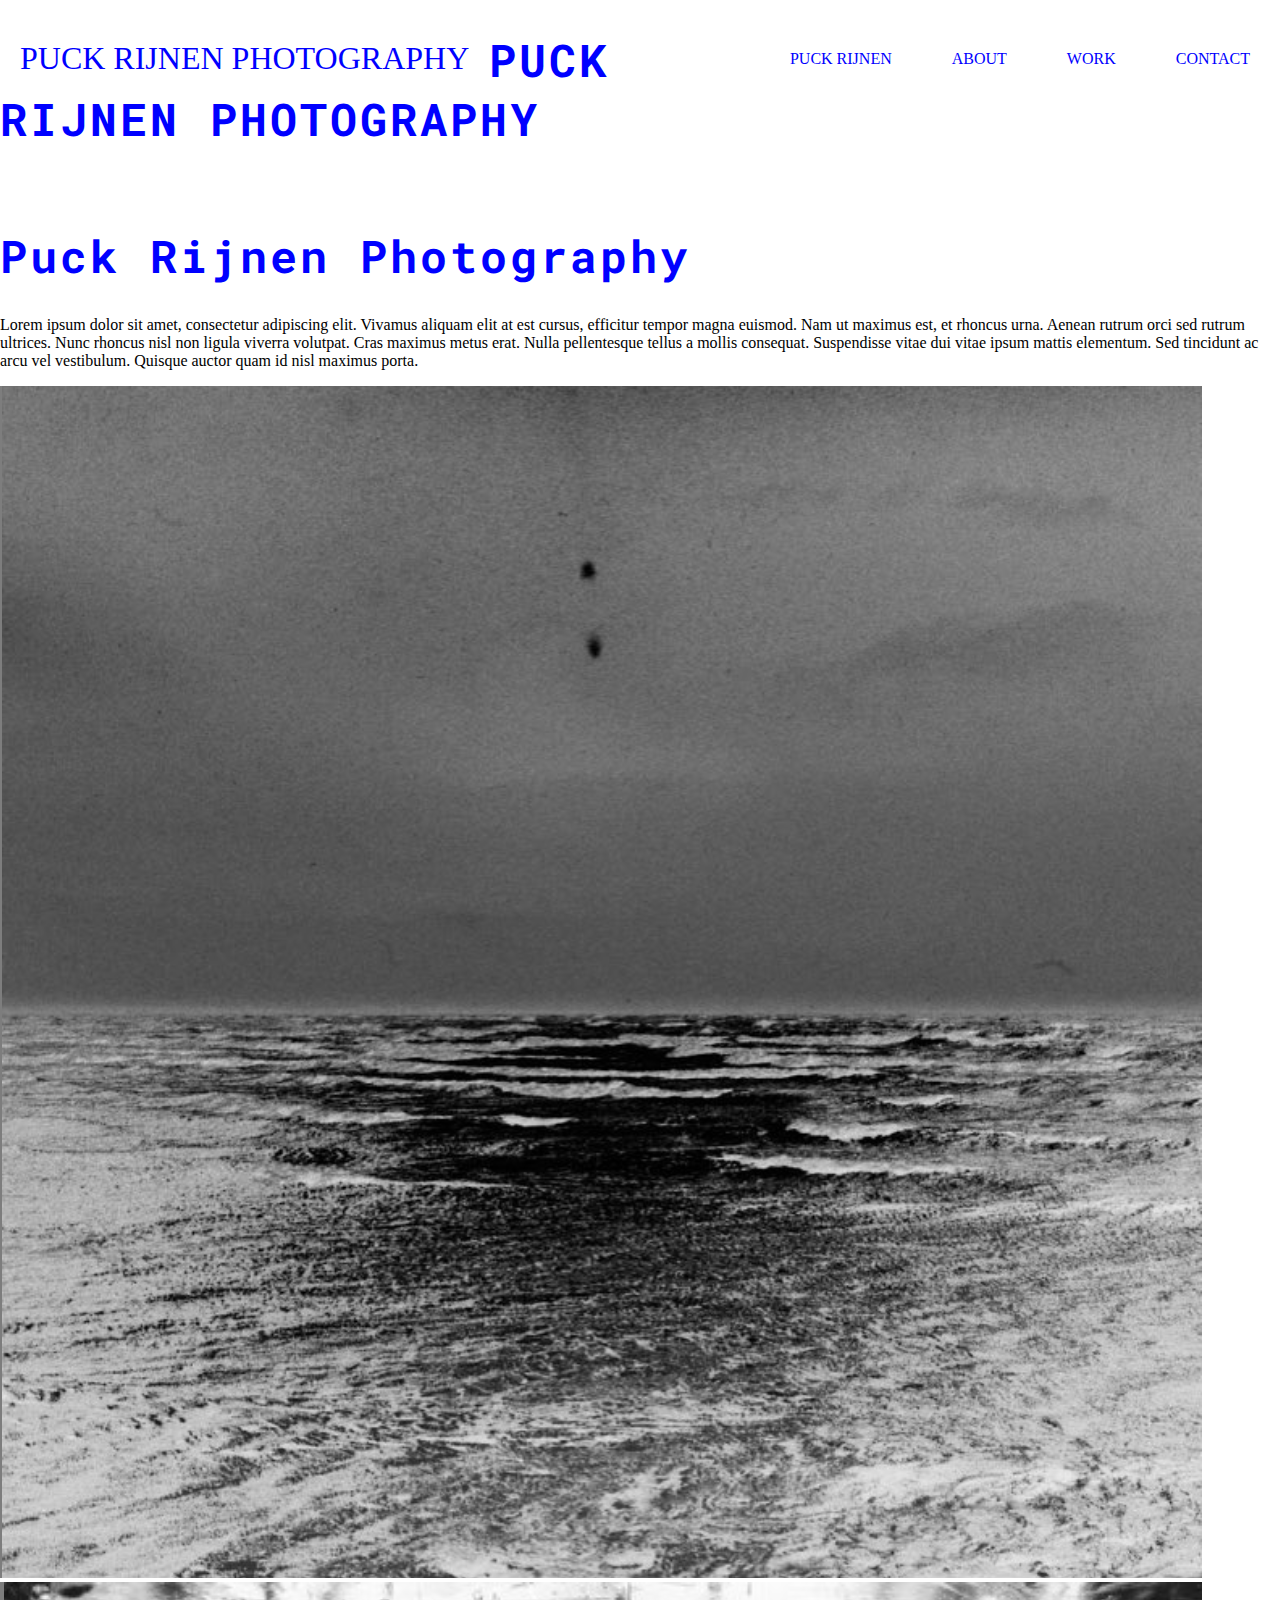
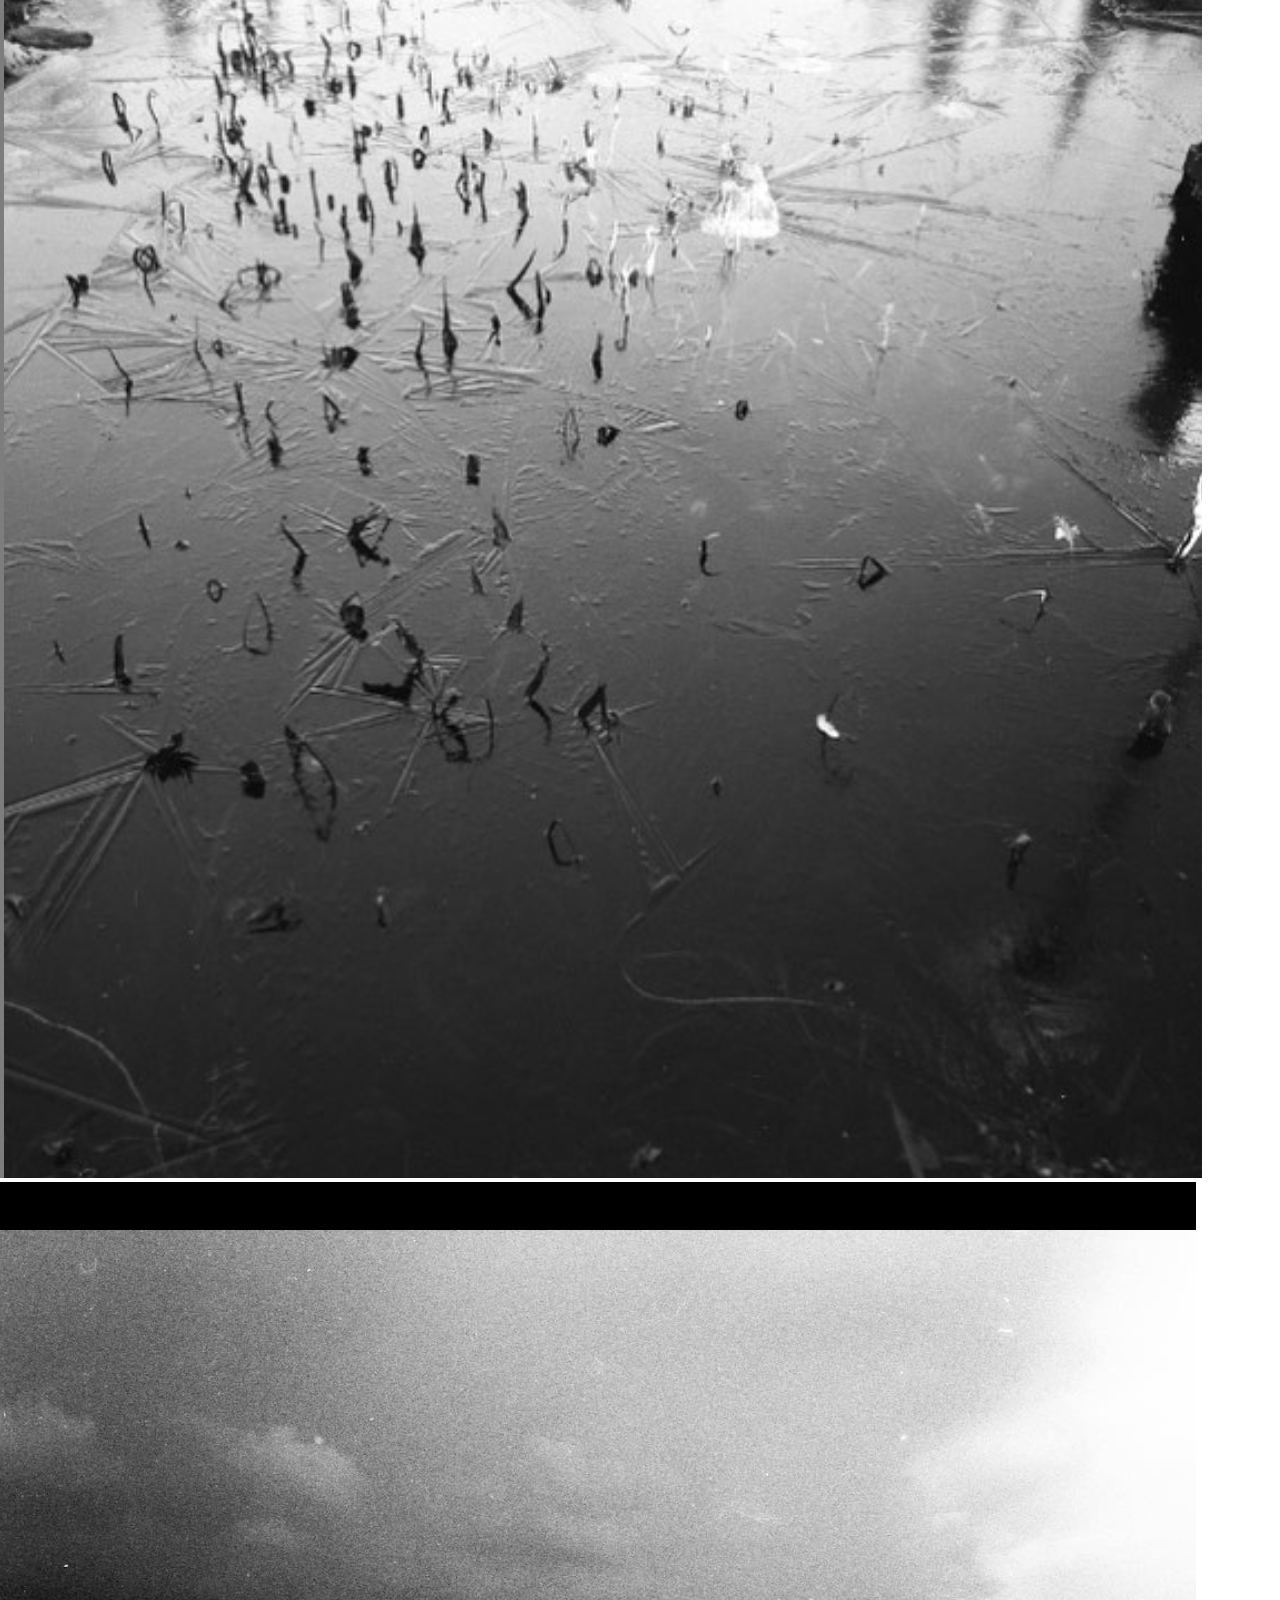
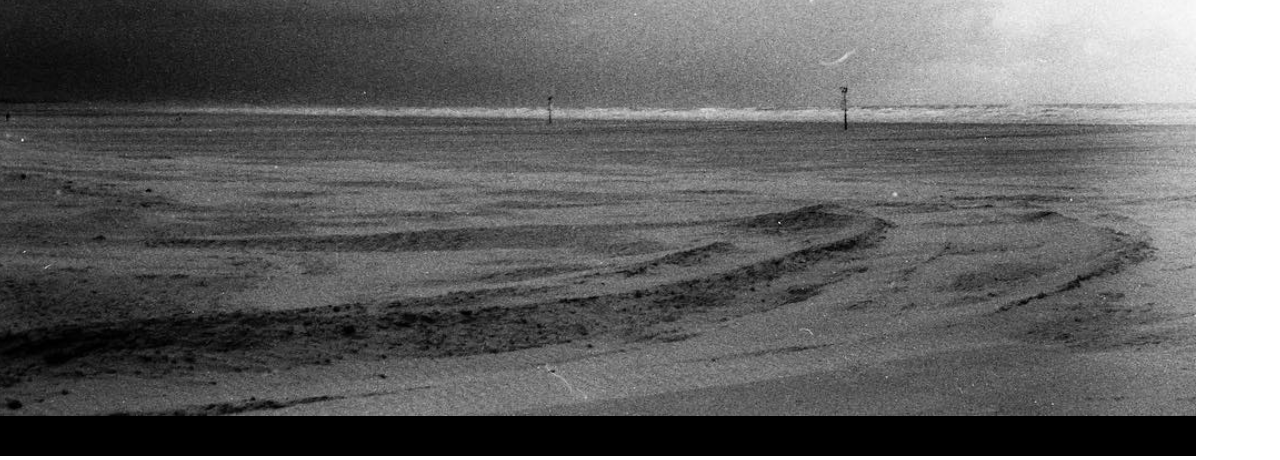
==== index.html @ 7f188771 "Initial edit homepage" ====
<!DOCTYPE html>
<html lang="en">

<head>
    <meta charset="UTF-8">
    <meta name="viewport" content="width=device-width, initial-scale=1.0">
    <meta http-equiv="X-UA-Compatible" content="ie=edge">
    <link rel="icon" type="image/png" sizes="16x16" href="style/favicon-32x32.png">
    <link rel="stylesheet" href="https://fonts.googleapis.com/css?family=Roboto+Mono:400,700">
    <link rel="stylesheet" href="https://fonts.googleapis.com/css?family=Noto+Serif+JP:400,900">
    <link rel="stylesheet" href="style/style.css">
    <title>Puck Rijnen</title>
</head>

<body>
    <header class="header">
        <a href="" class="logo">PUCK RIJNEN PHOTOGRAPHY</a>
        <input class="menu-btn" type="checkbox" id="menu-btn" />
        <label class="menu-icon" for="menu-btn"><span class="navicon"></span></label>
        <ul class="menu">
            <li><a href="index.html">Puck Rijnen</a></li>
            <li><a href="about.html">About</a></li>
            <li><a href="work.html">Work</a></li>
            <li><a href="contact.html">Contact</a></li>
        </ul>
    </header>

    <section class="hero">
        <h1 class="herotext">PUCK RIJNEN PHOTOGRAPHY</h1>
    </section>
    </header>

    <main>

        <section class="maintext">
            <div class="maintextcolumnleft">


                <br>
                <h1>Puck Rijnen Photography</h1>
                <p>Lorem ipsum dolor sit amet, consectetur adipiscing elit. Vivamus aliquam elit at est cursus,
                    efficitur tempor magna euismod. Nam ut maximus est, et rhoncus urna. Aenean rutrum orci sed rutrum
                    ultrices. Nunc rhoncus nisl non ligula viverra volutpat. Cras maximus metus erat. Nulla pellentesque
                    tellus a mollis consequat. Suspendisse vitae dui vitae ipsum mattis elementum. Sed tincidunt ac arcu
                    vel vestibulum. Quisque auctor quam id nisl maximus porta. </p>

                </ul>
            </div>
            <div class="imageshomepage">
                <img class="homepageimage1" src="style/imageshomepage/homeimg1.png">
                <img class="homepageimage2" src="style/imageshomepage/homeimg2.png">
                <img class="homepageimage3" src="style/imageshomepage/homeimg3.png">
            </div>
            <div class="clear"></div>
        </section>


</body>

</html>
---- style/style.css ----
h1 {
    font-family: 'Roboto Mono', monospace;
    font-weight: bolder;
    font-size: 45px;
    letter-spacing: 3px;
    color: blue;
}

body {
    margin: 0;
    background-color: white;
}

.imghomepages .header {
    font-family: 'Roboto Mono', monospace;
    /* font-weight: bold; */
    background-color: #fff;
    position: fixed;
    width: 100%;
    z-index: 3;
}

.header ul {
    margin: 0;
    padding: 0;
    list-style: none;
    overflow: hidden;
    background-color: #fff;

}

.header li a {
    display: block;
    padding: 20px 20px;
    /* border-right: 1px solid red; */
    text-decoration: none;
    color: blue;
    text-transform: uppercase;
}

.header li a:hover,
.header .menu-btn:hover {
    background-color: red;
    text-decoration: underline;
}

.header .logo {
    display: block;
    float: left;
    font-size: 2em;
    padding: 10px 20px;
    text-decoration: none;
    color: blue;
}

.logo:hover {
    background-color: red;
    text-decoration: underline;
}


/* menu */

.header .menu {
    clear: both;
    max-height: 0;
    transition: max-height .2s ease-out;
}

/* menu icon */

.header .menu-icon {
    cursor: pointer;
    /* display: inline-block; */
    float: right;
    padding: 28px 20px;
    position: relative;
    user-select: none;
}

.header .menu-icon .navicon {
    background: #333;
    display: block;
    height: 2px;
    position: relative;
    transition: background .2s ease-out;
    width: 18px;
}

.header .menu-icon .navicon:before,
.header .menu-icon .navicon:after {
    background: #333;
    content: '';
    display: block;
    height: 100%;
    position: absolute;
    transition: all .2s ease-out;
    width: 100%;
}

.header .menu-icon .navicon:before {
    top: 5px;
}

.header .menu-icon .navicon:after {
    top: -5px;
}

/* menu btn */

.header .menu-btn {
    display: none;
}

.header .menu-btn:checked~.menu {
    max-height: 240px;
}

.header .menu-btn:checked~.menu-icon .navicon {
    background: transparent;
}

.header .menu-btn:checked~.menu-icon .navicon:before {
    transform: rotate(-45deg);
}

.header .menu-btn:checked~.menu-icon .navicon:after {
    transform: rotate(45deg);
}

.header .menu-btn:checked~.menu-icon:not(.steps) .navicon:before,
.header .menu-btn:checked~.menu-icon:not(.steps) .navicon:after {
    top: 0;
}

/* 48em = 768px */

@media (min-width: 48em) {
    .header li {
        float: left;
    }

    .header li a {
        padding: 20px 30px;
    }

    .header .menu {
        clear: none;
        float: right;
        max-height: none;
    }

    .header .menu-icon {
        display: none;
    }
}
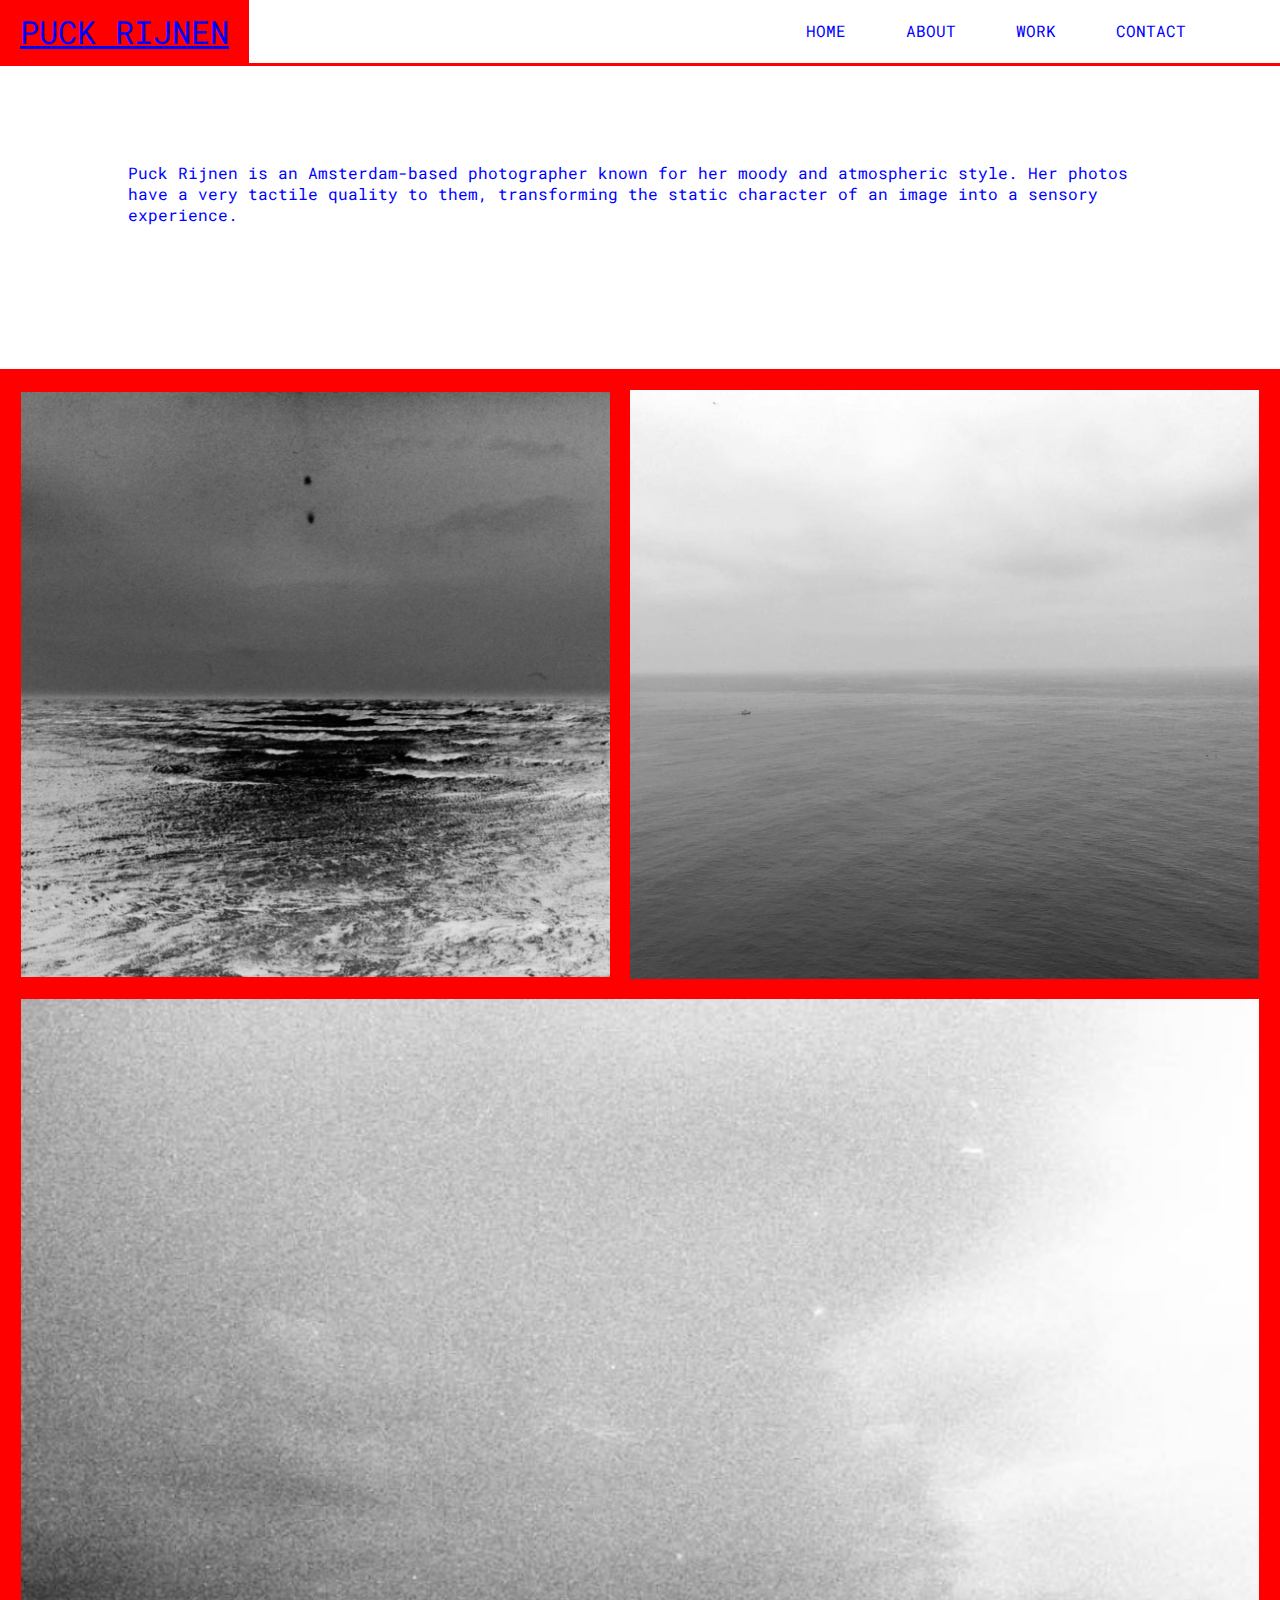
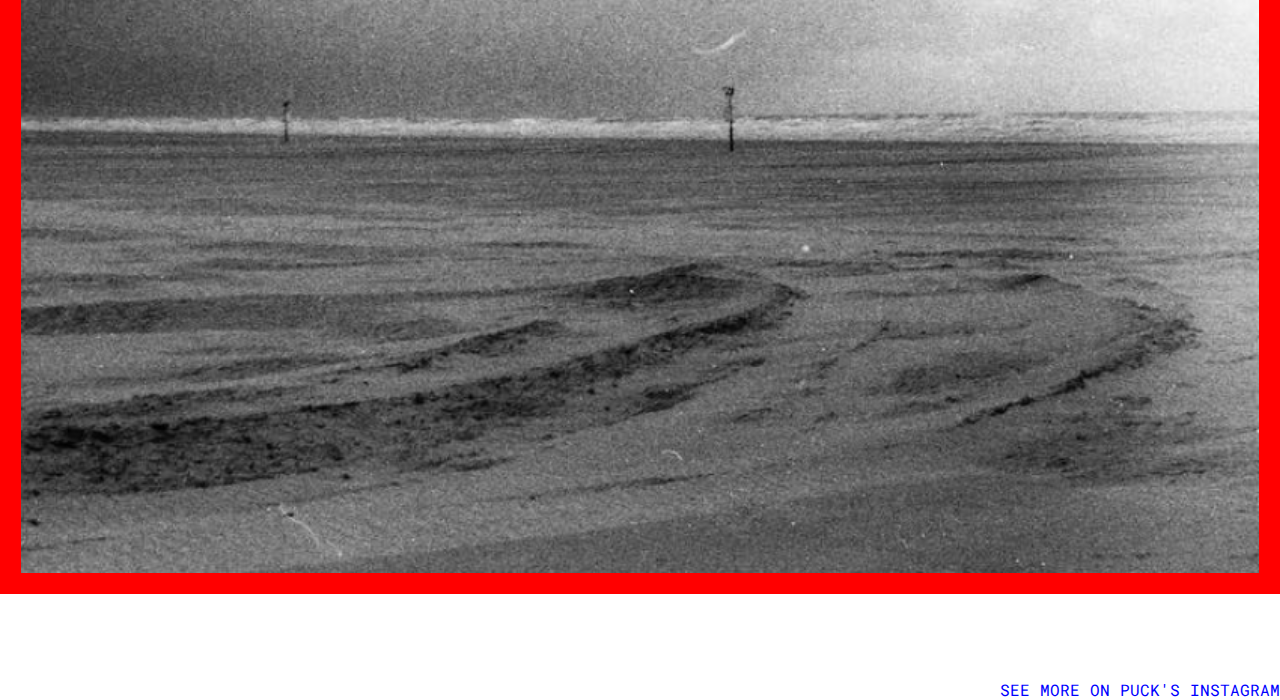
==== commit d79626da: "Finished Homepage" ====
--- a/index.html
+++ b/index.html
@@ -9,16 +9,16 @@
     <link rel="stylesheet" href="https://fonts.googleapis.com/css?family=Roboto+Mono:400,700">
     <link rel="stylesheet" href="https://fonts.googleapis.com/css?family=Noto+Serif+JP:400,900">
     <link rel="stylesheet" href="style/style.css">
-    <title>Puck Rijnen</title>
+    <title>Puck Rijnen Photography</title>
 </head>
 
 <body>
     <header class="header">
-        <a href="" class="logo">PUCK RIJNEN PHOTOGRAPHY</a>
+        <a href="" class="logo">PUCK RIJNEN</a>
         <input class="menu-btn" type="checkbox" id="menu-btn" />
         <label class="menu-icon" for="menu-btn"><span class="navicon"></span></label>
         <ul class="menu">
-            <li><a href="index.html">Puck Rijnen</a></li>
+            <li><a href="index.html">Home</a></li>
             <li><a href="about.html">About</a></li>
             <li><a href="work.html">Work</a></li>
             <li><a href="contact.html">Contact</a></li>
@@ -26,33 +26,41 @@
     </header>
 
     <section class="hero">
-        <h1 class="herotext">PUCK RIJNEN PHOTOGRAPHY</h1>
+        <h1 class="herotext"></h1>
     </section>
     </header>
 
     <main>
 
         <section class="maintext">
-            <div class="maintextcolumnleft">
+
+            <br>
+
+            <p> Puck Rijnen is an Amsterdam-based photographer known for her moody and atmospheric style. Her photos
+                have a
+                very tactile quality to them, transforming the static character of an image into a sensory experience.
+            </p>
 
 
-                <br>
-                <h1>Puck Rijnen Photography</h1>
-                <p>Lorem ipsum dolor sit amet, consectetur adipiscing elit. Vivamus aliquam elit at est cursus,
-                    efficitur tempor magna euismod. Nam ut maximus est, et rhoncus urna. Aenean rutrum orci sed rutrum
-                    ultrices. Nunc rhoncus nisl non ligula viverra volutpat. Cras maximus metus erat. Nulla pellentesque
-                    tellus a mollis consequat. Suspendisse vitae dui vitae ipsum mattis elementum. Sed tincidunt ac arcu
-                    vel vestibulum. Quisque auctor quam id nisl maximus porta. </p>
+        </section>
 
-                </ul>
-            </div>
-            <div class="imageshomepage">
-                <img class="homepageimage1" src="style/imageshomepage/homeimg1.png">
-                <img class="homepageimage2" src="style/imageshomepage/homeimg2.png">
-                <img class="homepageimage3" src="style/imageshomepage/homeimg3.png">
-            </div>
-            <div class="clear"></div>
-        </section>
+        <div class="imageshomepage">
+
+            <img class="homepageimage1" src="style/imageshomepage/homeimg1.png" width="402.8px" heigth="400.8">
+
+
+            <img class="homepageimage2" src="style/imageshomepage/homeimg2.png" width="400.8px" heigth="402.8">
+
+
+            <img class="homepageimage3" src="style/imageshomepage/homeimg3.png" width="400.8px" heigth="402.8">
+
+        </div>
+        <div class="clear"></div>
+
+        <footer class="footer">
+            <a href="https://www.instagram.com/puckrijnen/" class="instalink">See more on Puck's Instagram</a>
+        </footer>
+
 
 
 </body>
--- a/style/style.css
+++ b/style/style.css
@@ -7,17 +7,64 @@
 }
 
 body {
+    display: flex;
     margin: 0;
     background-color: white;
-}
-
-.imghomepages .header {
+
+}
+
+p {
+    font-family: 'Roboto Mono', monospace;
+}
+
+.maintext {
+    margin-top: 10%;
+    margin-bottom: 10%;
+    margin-left: 10%;
+    margin-right: 10%;
+    display: flex;
+    flex-flow: column wrap;
+    color: blue;
+    background-color: white;
+}
+
+.imageshomepage {
+    border: 1px solid red;
+    display: flex;
+    flex-flow: row wrap;
+    justify-content: space-around;
+    align-items: center;
+    padding: 10px;
+    background: red;
+    margin-bottom: 3%;
+}
+
+.homepageimage1 {
+    align-self: center;
+    padding: 10px;
+    flex: 1.000758;
+}
+
+.homepageimage2 {
+    align-self: center;
+    padding: 10px;
+    flex: 1.068649;
+}
+
+.homepageimage3 {
+    align-self: center;
+    padding: 10px;
+    flex: 1.053846
+}
+
+.header {
     font-family: 'Roboto Mono', monospace;
     /* font-weight: bold; */
-    background-color: #fff;
+    background-color: white;
     position: fixed;
     width: 100%;
     z-index: 3;
+    border-bottom: 3px solid red;
 }
 
 .header ul {
@@ -26,22 +73,17 @@
     list-style: none;
     overflow: hidden;
     background-color: #fff;
+    margin-right: 5%;
 
 }
 
 .header li a {
     display: block;
     padding: 20px 20px;
-    /* border-right: 1px solid red; */
     text-decoration: none;
     color: blue;
+    background-color: white;
     text-transform: uppercase;
-}
-
-.header li a:hover,
-.header .menu-btn:hover {
-    background-color: red;
-    text-decoration: underline;
 }
 
 .header .logo {
@@ -53,104 +95,178 @@
     color: blue;
 }
 
+.header li a:hover,
+.header .menu-btn:hover {
+    background-color: red;
+    text-decoration: underline;
+}
+
+.menu-btn {
+    display: none;
+}
+
+
 .logo:hover {
     background-color: red;
     text-decoration: underline;
 }
 
 
-/* menu */
+
+
+.header li {
+    float: left;
+}
+
+.header li a {
+    padding: 20px 30px;
+}
 
 .header .menu {
-    clear: both;
-    max-height: 0;
-    transition: max-height .2s ease-out;
-}
-
-/* menu icon */
+    clear: none;
+    float: right;
+    max-height: none;
+
+}
+
 
 .header .menu-icon {
-    cursor: pointer;
-    /* display: inline-block; */
-    float: right;
-    padding: 28px 20px;
-    position: relative;
-    user-select: none;
-}
-
-.header .menu-icon .navicon {
-    background: #333;
-    display: block;
-    height: 2px;
-    position: relative;
-    transition: background .2s ease-out;
-    width: 18px;
-}
-
-.header .menu-icon .navicon:before,
-.header .menu-icon .navicon:after {
-    background: #333;
-    content: '';
-    display: block;
-    height: 100%;
-    position: absolute;
-    transition: all .2s ease-out;
+    display: none;
+}
+
+.footer {
+    display: flex;
     width: 100%;
-}
-
-.header .menu-icon .navicon:before {
-    top: 5px;
-}
-
-.header .menu-icon .navicon:after {
-    top: -5px;
-}
-
-/* menu btn */
-
-.header .menu-btn {
-    display: none;
-}
-
-.header .menu-btn:checked~.menu {
-    max-height: 240px;
-}
-
-.header .menu-btn:checked~.menu-icon .navicon {
-    background: transparent;
-}
-
-.header .menu-btn:checked~.menu-icon .navicon:before {
-    transform: rotate(-45deg);
-}
-
-.header .menu-btn:checked~.menu-icon .navicon:after {
-    transform: rotate(45deg);
-}
-
-.header .menu-btn:checked~.menu-icon:not(.steps) .navicon:before,
-.header .menu-btn:checked~.menu-icon:not(.steps) .navicon:after {
-    top: 0;
-}
-
-/* 48em = 768px */
-
-@media (min-width: 48em) {
-    .header li {
-        float: left;
-    }
-
-    .header li a {
-        padding: 20px 30px;
-    }
+    height: 3%;
+    justify-content: flex-end;
+    align-items: flex-end;
+}
+
+.instalink {
+    flex-flow: inline;
+    color: blue;
+    font-family: 'Roboto Mono', monospace;
+    text-transform: uppercase;
+    text-decoration: none;
+}
+
+.instalink:hover {
+    background-color: red;
+    text-decoration: underline;
+}
+
+
+
+
+@media (max-width: 48em) {
+
+    body {
+        display: flex;
+        align-content: center;
+        justify-content: center;
+    }
+
+    .maintext {
+        display: flex;
+        margin: 0 auto;
+        color: white;
+        background: blue;
+        padding: 17%;
+    }
+
+    .imageshomepage {
+        display: flex;
+        border-top: 1px solid red;
+        border-bottom: 1px solid red;
+        border-left: transparent;
+        border-right: transparent;
+        min-width: 0;
+        justify-content: center;
+        align-items: center;
+        background: red;
+    }
+
+    .homepageimage1,
+    .homepageimage2,
+    .homepageimage3 {
+        margin: 3%;
+    }
+
+
 
     .header .menu {
-        clear: none;
-        float: right;
-        max-height: none;
-    }
+        clear: both;
+        max-height: 0;
+        transition: max-height .2s ease-out;
+    }
+
 
     .header .menu-icon {
+        cursor: pointer;
+        display: inline-block;
+        /* float: left; */
+        padding: 28px 20px;
+        position: relative;
+        user-select: none;
+        color: blue;
+    }
+
+    .header .menu-icon .navicon {
+        background: blue;
+        display: block;
+        position: relative;
+        height: 3px;
+        transition: background .2s ease-out;
+        width: 20px;
+
+    }
+
+    .header .menu-icon .navicon:before,
+    .header .menu-icon .navicon:after {
+        background: blue;
+        content: '';
+        display: block;
+        height: 100%;
+        position: absolute;
+        transition: all .2s ease-out;
+        width: 100%;
+    }
+
+    .header .menu-icon .navicon:before {
+        top: 5px;
+    }
+
+    .header .menu-icon .navicon:after {
+        top: -5px;
+    }
+
+    .header .menu-btn {
         display: none;
     }
+
+    .header .menu-btn:checked~.menu {
+        max-height: 240px;
+    }
+
+    .header .menu-btn:checked~.menu-icon .navicon {
+        background: transparent;
+    }
+
+    .header .menu-btn:checked~.menu-icon .navicon:before {
+        transform: rotate(-45deg);
+    }
+
+    .header .menu-btn:checked~.menu-icon .navicon:after {
+        transform: rotate(45deg);
+    }
+
+    .header .menu-btn:checked~.menu-icon:not(.steps) .navicon:before,
+    .header .menu-btn:checked~.menu-icon:not(.steps) .navicon:after {
+        top: 0;
+    }
+
+    .footer {
+        justify-content: center;
+        align-items: flex-end;
+    }
 }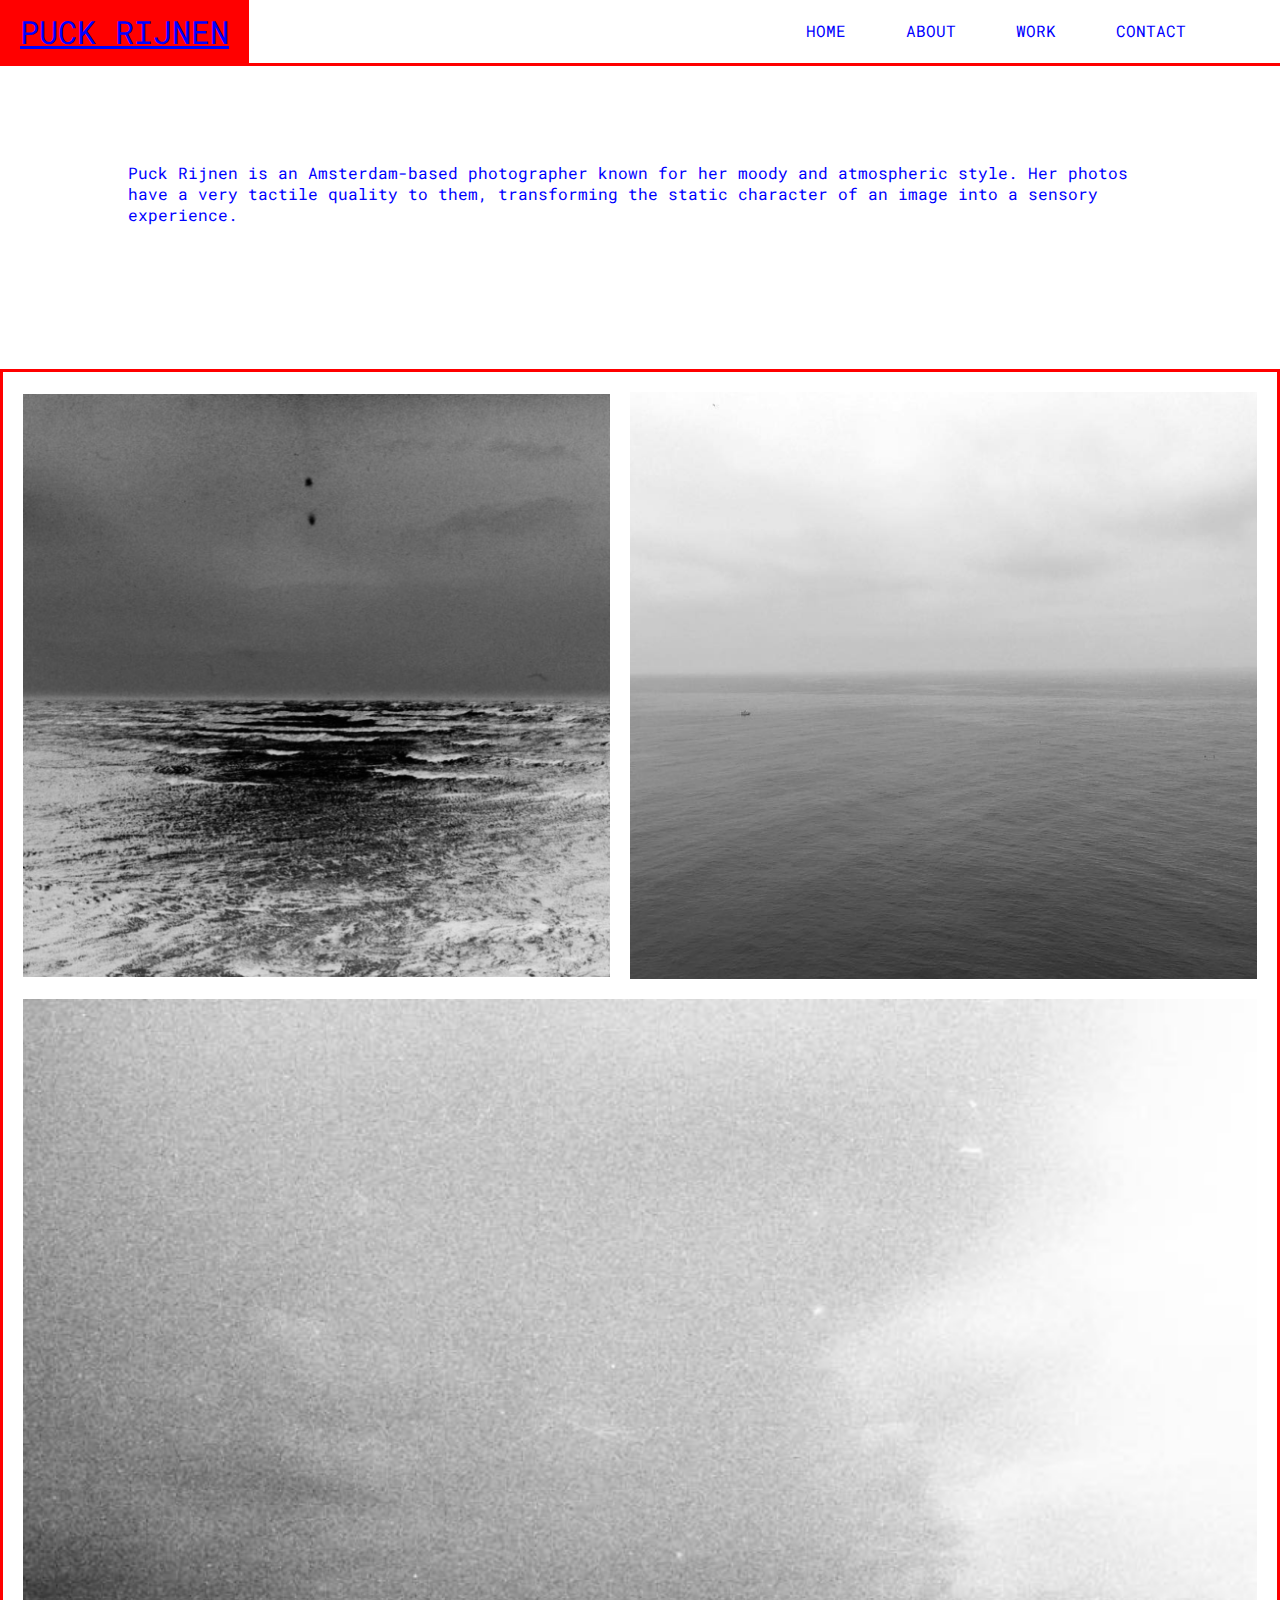
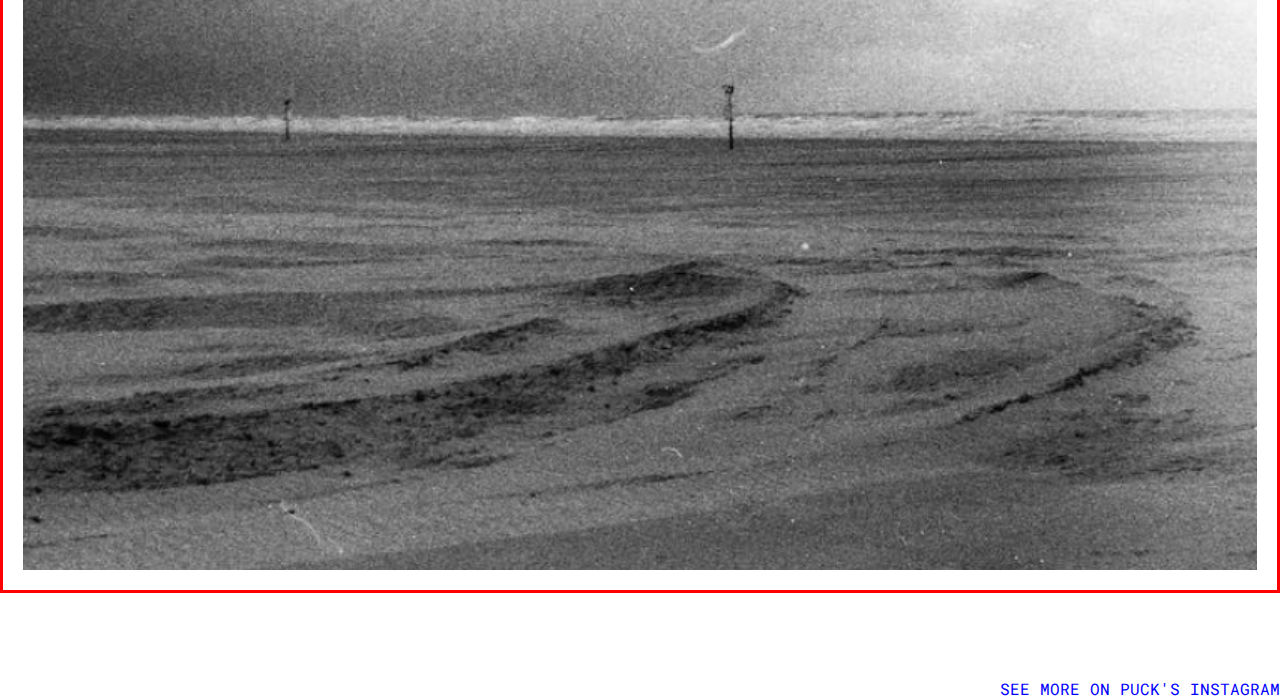
==== commit d4f1abed: "basics about page" ====
--- a/index.html
+++ b/index.html
@@ -25,10 +25,7 @@
         </ul>
     </header>
 
-    <section class="hero">
-        <h1 class="herotext"></h1>
-    </section>
-    </header>
+
 
     <main>
 
--- a/style/style.css
+++ b/style/style.css
@@ -29,13 +29,12 @@
 }
 
 .imageshomepage {
-    border: 1px solid red;
     display: flex;
     flex-flow: row wrap;
     justify-content: space-around;
     align-items: center;
     padding: 10px;
-    background: red;
+    border: 3px solid red;
     margin-bottom: 3%;
 }
 
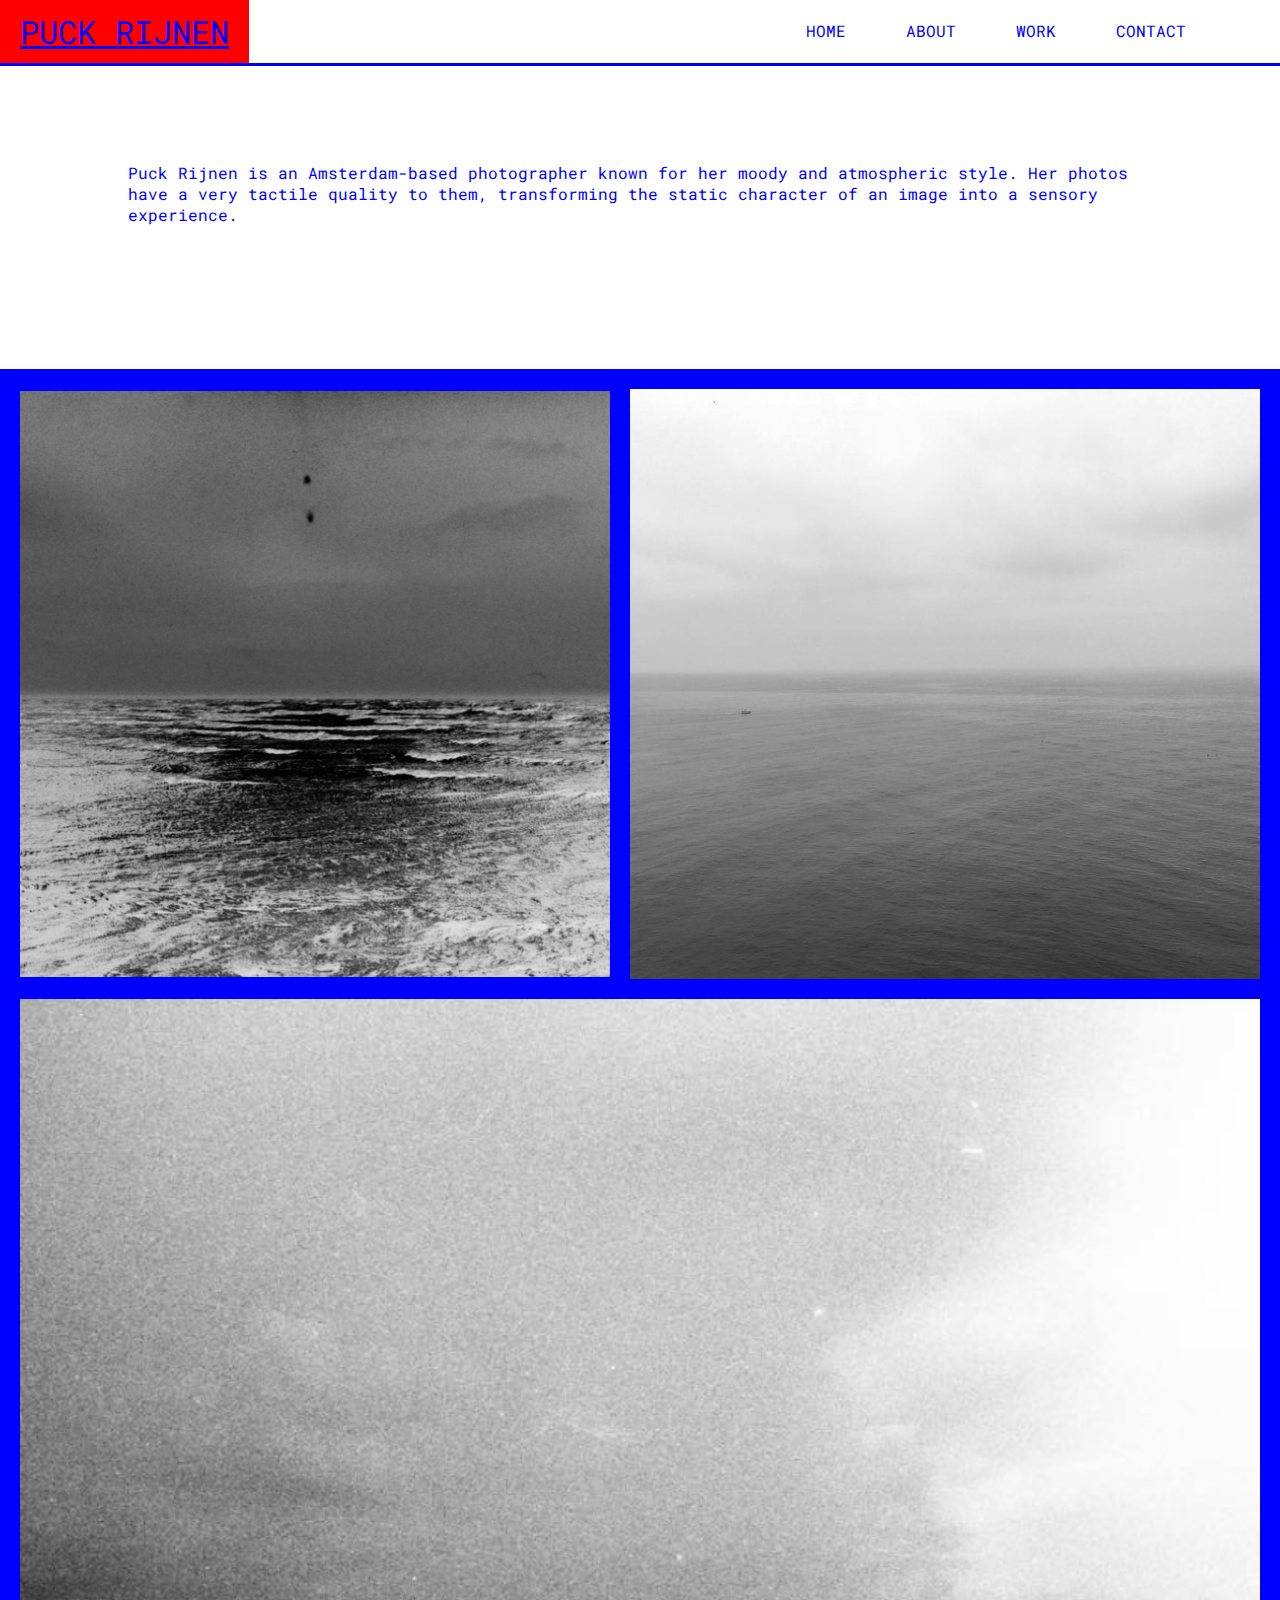
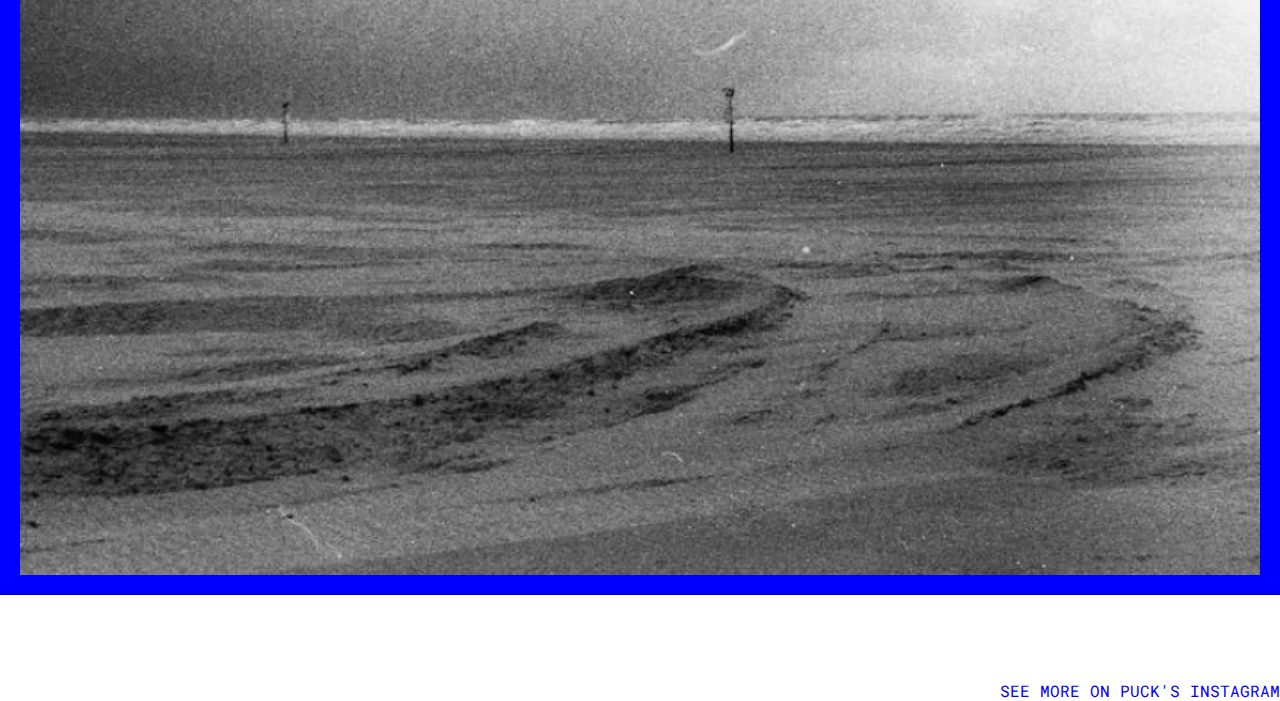
==== commit cf7158c8: "Finished contact" ====
--- a/index.html
+++ b/index.html
@@ -27,7 +27,7 @@
 
 
 
-    <main>
+    <main class="site-content">
 
         <section class="maintext">
 
--- a/style/style.css
+++ b/style/style.css
@@ -1,271 +1,274 @@
 h1 {
-    font-family: 'Roboto Mono', monospace;
-    font-weight: bolder;
-    font-size: 45px;
-    letter-spacing: 3px;
-    color: blue;
+  font-family: "Roboto Mono", monospace;
+  font-weight: bolder;
+  font-size: 45px;
+  letter-spacing: 3px;
+  color: blue;
 }
 
 body {
-    display: flex;
-    margin: 0;
-    background-color: white;
-
+  display: flex;
+  margin: 0;
+  background-color: white;
 }
 
 p {
-    font-family: 'Roboto Mono', monospace;
+  font-family: "Roboto Mono", monospace;
+}
+
+p::-moz-selection {
+  color: red;
+}
+p::selection {
+  color: red;
 }
 
 .maintext {
-    margin-top: 10%;
-    margin-bottom: 10%;
-    margin-left: 10%;
-    margin-right: 10%;
-    display: flex;
-    flex-flow: column wrap;
-    color: blue;
-    background-color: white;
+  margin-top: 10%;
+  margin-bottom: 10%;
+  margin-left: 10%;
+  margin-right: 10%;
+  display: flex;
+  flex-flow: column wrap;
+  color: blue;
+  background-color: white;
 }
 
 .imageshomepage {
-    display: flex;
-    flex-flow: row wrap;
-    justify-content: space-around;
-    align-items: center;
-    padding: 10px;
-    border: 3px solid red;
-    margin-bottom: 3%;
+  display: flex;
+  flex-flow: row wrap;
+  justify-content: space-around;
+  align-items: center;
+  padding: 10px;
+  /* border: 3px solid red; */
+  background-color: blue;
+  margin-bottom: 3%;
+}
+.site-content {
+  width: 100vw;
 }
 
 .homepageimage1 {
-    align-self: center;
-    padding: 10px;
-    flex: 1.000758;
+  align-self: center;
+  padding: 10px;
+  flex: 1.000758;
 }
 
 .homepageimage2 {
-    align-self: center;
-    padding: 10px;
-    flex: 1.068649;
+  align-self: center;
+  padding: 10px;
+  flex: 1.068649;
 }
 
 .homepageimage3 {
-    align-self: center;
-    padding: 10px;
-    flex: 1.053846
+  align-self: center;
+  padding: 10px;
+  flex: 1.053846;
 }
 
 .header {
-    font-family: 'Roboto Mono', monospace;
-    /* font-weight: bold; */
-    background-color: white;
-    position: fixed;
-    width: 100%;
-    z-index: 3;
-    border-bottom: 3px solid red;
+  font-family: "Roboto Mono", monospace;
+  /* font-weight: bold; */
+  background-color: white;
+  position: fixed;
+  width: 100%;
+  z-index: 3;
+  border-bottom: 3px solid blue;
+  color: blue;
 }
 
 .header ul {
-    margin: 0;
-    padding: 0;
-    list-style: none;
-    overflow: hidden;
-    background-color: #fff;
-    margin-right: 5%;
-
+  margin: 0;
+  padding: 0;
+  list-style: none;
+  overflow: hidden;
+  background: white;
+  margin-right: 5%;
 }
 
 .header li a {
-    display: block;
-    padding: 20px 20px;
-    text-decoration: none;
-    color: blue;
-    background-color: white;
-    text-transform: uppercase;
+  display: block;
+  padding: 20px 20px;
+  text-decoration: none;
+  color: blue;
+  background-color: white;
+  text-transform: uppercase;
 }
 
 .header .logo {
-    display: block;
-    float: left;
-    font-size: 2em;
-    padding: 10px 20px;
-    text-decoration: none;
-    color: blue;
+  display: block;
+  float: left;
+  font-size: 2em;
+  padding: 10px 20px;
+  text-decoration: none;
+  color: blue;
 }
 
 .header li a:hover,
 .header .menu-btn:hover {
-    background-color: red;
-    text-decoration: underline;
+  background-color: red;
+  text-decoration: underline;
 }
 
 .menu-btn {
+  display: none;
+}
+
+.logo:hover {
+  background-color: red;
+  text-decoration: underline;
+}
+
+.header li {
+  float: left;
+}
+
+.header li a {
+  padding: 20px 30px;
+}
+
+.header .menu {
+  clear: none;
+  float: right;
+  max-height: none;
+}
+
+.header .menu-icon {
+  display: none;
+}
+
+.footer {
+  display: flex;
+  width: 100%;
+  height: 3%;
+  justify-content: flex-end;
+  align-items: flex-end;
+}
+
+.instalink {
+  flex-flow: inline;
+  color: blue;
+  font-family: "Roboto Mono", monospace;
+  text-transform: uppercase;
+  text-decoration: none;
+}
+
+.instalink:hover {
+  background-color: red;
+  text-decoration: underline;
+}
+
+.contactinfo {
+  text-align: center;
+}
+
+.email {
+  color: red;
+}
+
+@media (max-width: 48em) {
+  body {
+    display: flex;
+    align-content: center;
+    justify-content: center;
+  }
+
+  .maintext {
+    display: flex;
+    margin: 0 auto;
+    color: white;
+    background: blue;
+    padding: 17%;
+  }
+
+  .imageshomepage {
+    display: flex;
+    border-top: 1px solid red;
+    border-bottom: 1px solid red;
+    border-left: transparent;
+    border-right: transparent;
+    min-width: 0;
+    justify-content: center;
+    align-items: center;
+    background: red;
+  }
+
+  .homepageimage1,
+  .homepageimage2,
+  .homepageimage3 {
+    margin: 3%;
+  }
+
+  .header .menu {
+    clear: both;
+    max-height: 0;
+    transition: max-height 0.2s ease-out;
+  }
+
+  .header .menu-icon {
+    cursor: pointer;
+    display: inline-block;
+    /* float: left; */
+    padding: 28px 20px;
+    position: relative;
+    user-select: none;
+    color: blue;
+  }
+
+  .header .menu-icon .navicon {
+    color: blue;
+    display: block;
+    position: relative;
+    height: 3px;
+    transition: background 0.2s ease-out;
+    width: 20px;
+  }
+
+  .header .menu-icon .navicon:before,
+  .header .menu-icon .navicon:after {
+    content: "";
+    display: block;
+    height: 100%;
+    position: absolute;
+    transition: all 0.2s ease-out;
+    width: 100%;
+  }
+
+  .header .menu-icon .navicon:before {
+    top: 5px;
+  }
+
+  .header .menu-icon .navicon:after {
+    top: -5px;
+  }
+
+  .header .menu-btn {
     display: none;
-}
-
-
-.logo:hover {
-    background-color: red;
-    text-decoration: underline;
-}
-
-
-
-
-.header li {
-    float: left;
-}
-
-.header li a {
-    padding: 20px 30px;
-}
-
-.header .menu {
-    clear: none;
-    float: right;
-    max-height: none;
-
-}
-
-
-.header .menu-icon {
-    display: none;
-}
-
-.footer {
-    display: flex;
-    width: 100%;
-    height: 3%;
-    justify-content: flex-end;
+  }
+
+  .header .menu-btn:checked ~ .menu {
+    max-height: 240px;
+  }
+
+  .header .menu-btn:checked ~ .menu-icon .navicon {
+    background: transparent;
+  }
+
+  .header .menu-btn:checked ~ .menu-icon .navicon:before {
+    transform: rotate(-45deg);
+  }
+
+  .header .menu-btn:checked ~ .menu-icon .navicon:after {
+    transform: rotate(45deg);
+  }
+
+  .header .menu-btn:checked ~ .menu-icon:not(.steps) .navicon:before,
+  .header .menu-btn:checked ~ .menu-icon:not(.steps) .navicon:after {
+    top: 0;
+  }
+
+  .footer {
+    justify-content: center;
     align-items: flex-end;
-}
-
-.instalink {
-    flex-flow: inline;
-    color: blue;
-    font-family: 'Roboto Mono', monospace;
-    text-transform: uppercase;
-    text-decoration: none;
-}
-
-.instalink:hover {
-    background-color: red;
-    text-decoration: underline;
-}
-
-
-
-
-@media (max-width: 48em) {
-
-    body {
-        display: flex;
-        align-content: center;
-        justify-content: center;
-    }
-
-    .maintext {
-        display: flex;
-        margin: 0 auto;
-        color: white;
-        background: blue;
-        padding: 17%;
-    }
-
-    .imageshomepage {
-        display: flex;
-        border-top: 1px solid red;
-        border-bottom: 1px solid red;
-        border-left: transparent;
-        border-right: transparent;
-        min-width: 0;
-        justify-content: center;
-        align-items: center;
-        background: red;
-    }
-
-    .homepageimage1,
-    .homepageimage2,
-    .homepageimage3 {
-        margin: 3%;
-    }
-
-
-
-    .header .menu {
-        clear: both;
-        max-height: 0;
-        transition: max-height .2s ease-out;
-    }
-
-
-    .header .menu-icon {
-        cursor: pointer;
-        display: inline-block;
-        /* float: left; */
-        padding: 28px 20px;
-        position: relative;
-        user-select: none;
-        color: blue;
-    }
-
-    .header .menu-icon .navicon {
-        background: blue;
-        display: block;
-        position: relative;
-        height: 3px;
-        transition: background .2s ease-out;
-        width: 20px;
-
-    }
-
-    .header .menu-icon .navicon:before,
-    .header .menu-icon .navicon:after {
-        background: blue;
-        content: '';
-        display: block;
-        height: 100%;
-        position: absolute;
-        transition: all .2s ease-out;
-        width: 100%;
-    }
-
-    .header .menu-icon .navicon:before {
-        top: 5px;
-    }
-
-    .header .menu-icon .navicon:after {
-        top: -5px;
-    }
-
-    .header .menu-btn {
-        display: none;
-    }
-
-    .header .menu-btn:checked~.menu {
-        max-height: 240px;
-    }
-
-    .header .menu-btn:checked~.menu-icon .navicon {
-        background: transparent;
-    }
-
-    .header .menu-btn:checked~.menu-icon .navicon:before {
-        transform: rotate(-45deg);
-    }
-
-    .header .menu-btn:checked~.menu-icon .navicon:after {
-        transform: rotate(45deg);
-    }
-
-    .header .menu-btn:checked~.menu-icon:not(.steps) .navicon:before,
-    .header .menu-btn:checked~.menu-icon:not(.steps) .navicon:after {
-        top: 0;
-    }
-
-    .footer {
-        justify-content: center;
-        align-items: flex-end;
-    }
-}+  }
+}
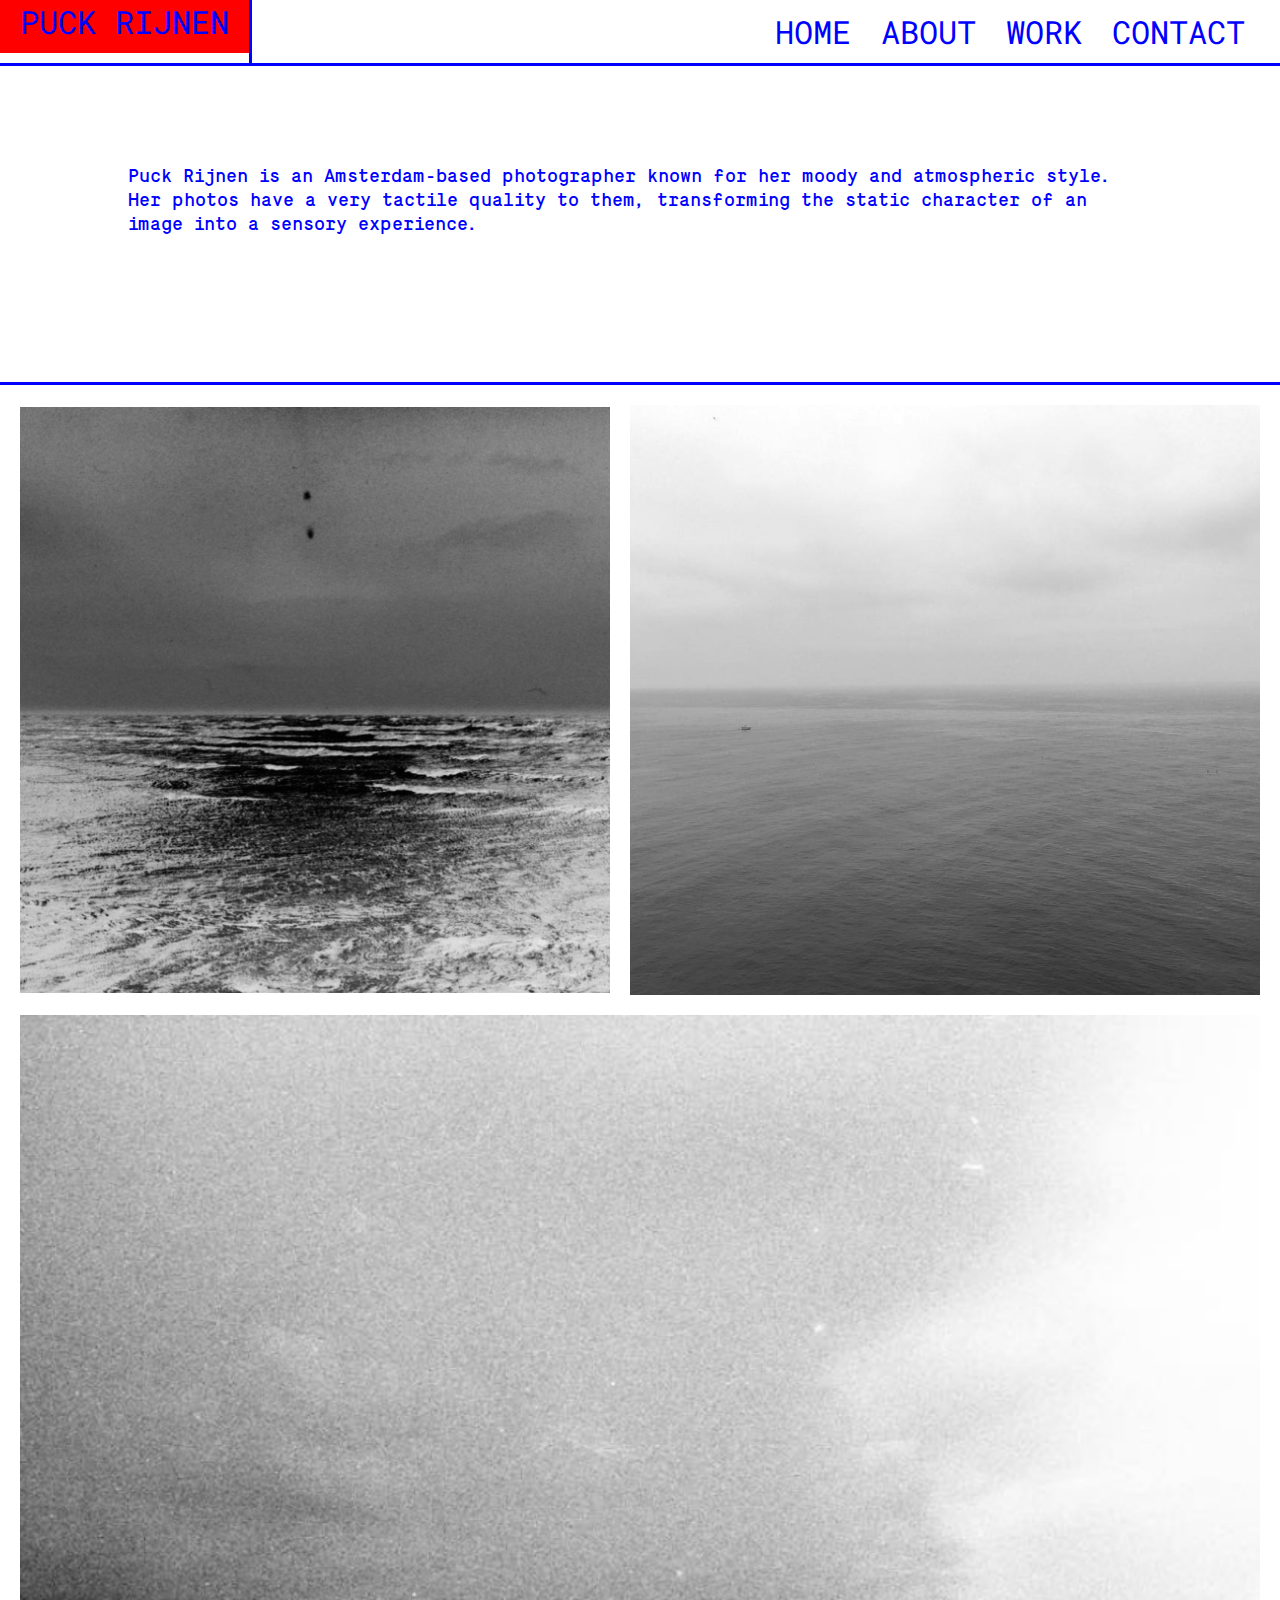
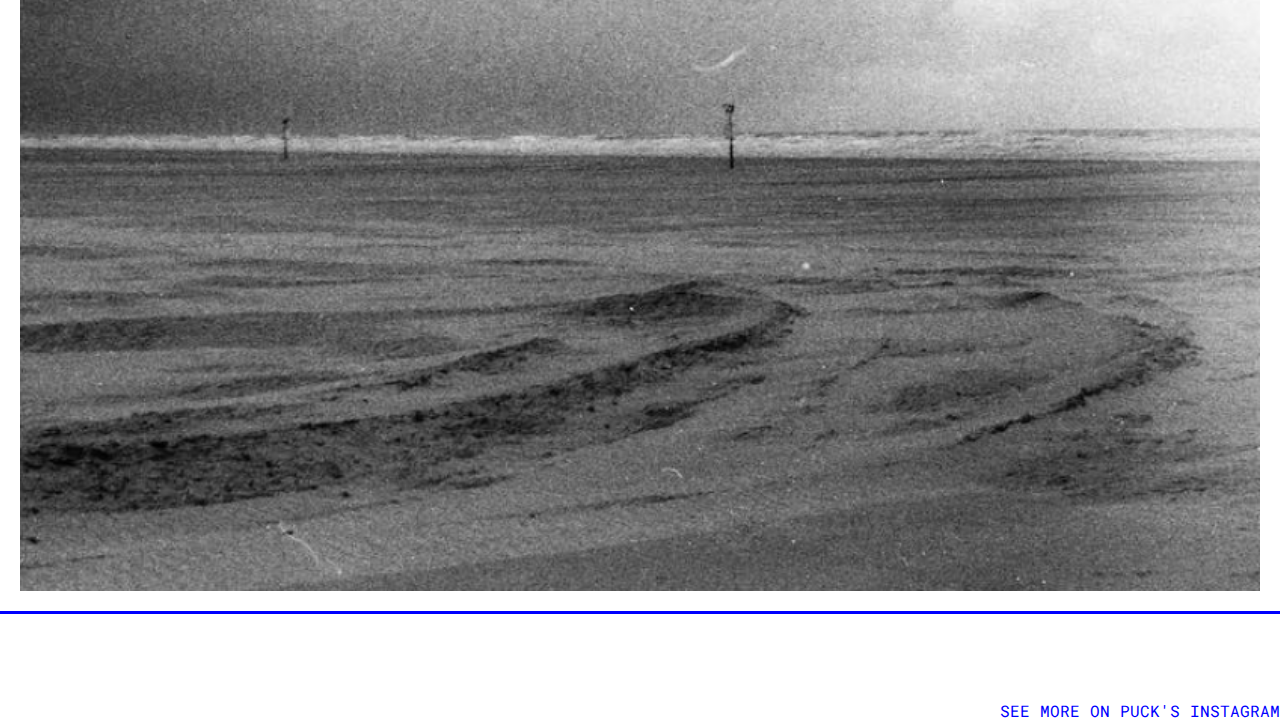
==== commit 99feff8d: "Almost done" ====
--- a/index.html
+++ b/index.html
@@ -14,7 +14,9 @@
 
 <body>
     <header class="header">
-        <a href="" class="logo">PUCK RIJNEN</a>
+        <div class="logocontainer">
+            <a href="" class="logo">PUCK RIJNEN</a>
+        </div>
         <input class="menu-btn" type="checkbox" id="menu-btn" />
         <label class="menu-icon" for="menu-btn"><span class="navicon"></span></label>
         <ul class="menu">
--- a/style/style.css
+++ b/style/style.css
@@ -1,274 +1,519 @@
+@font-face {
+    font-family: 'MaisonMono-Regular';
+    src: url('../style/fonts/MaisonMono-Regular.eot');
+    src: url('../style/fonts/MaisonMono-Regular.eot?#iefix') format('embedded-opentype'),
+        url('../style/fonts/MaisonMono-Regular.svg#MaisonMono-Regular') format('svg'),
+        url('../style/fonts/MaisonMono-Regular.ttf') format('truetype'),
+        url('../style/fonts/MaisonMono-Regular.woff') format('woff'),
+        url('../style/fonts/MaisonMono-Regular.woff2') format('woff2');
+    font-weight: normal;
+    font-style: normal;
+}
+
 h1 {
-  font-family: "Roboto Mono", monospace;
-  font-weight: bolder;
-  font-size: 45px;
-  letter-spacing: 3px;
-  color: blue;
+    font-family: "Roboto Mono", monospace;
+    font-weight: bolder;
+    font-size: 45px;
+    letter-spacing: 3px;
+    color: blue;
 }
 
 body {
-  display: flex;
-  margin: 0;
-  background-color: white;
+    display: flex;
+    margin: 0;
+    background-color: white;
 }
 
 p {
-  font-family: "Roboto Mono", monospace;
+    font-family: 'MaisonMono-Regular', monospace;
+    font-size: 18px;
 }
 
 p::-moz-selection {
-  color: red;
-}
+    color: red;
+}
+
 p::selection {
-  color: red;
+    color: red;
 }
 
 .maintext {
-  margin-top: 10%;
-  margin-bottom: 10%;
-  margin-left: 10%;
-  margin-right: 10%;
-  display: flex;
-  flex-flow: column wrap;
-  color: blue;
-  background-color: white;
+    font-family: 'HankenGrotesk-Medium', monospace;
+    margin-top: 10%;
+    margin-bottom: 10%;
+    margin-left: 10%;
+    margin-right: 10%;
+    display: flex;
+    flex-flow: column wrap;
+    color: blue;
+    background-color: white;
 }
 
 .imageshomepage {
-  display: flex;
-  flex-flow: row wrap;
-  justify-content: space-around;
-  align-items: center;
-  padding: 10px;
-  /* border: 3px solid red; */
-  background-color: blue;
-  margin-bottom: 3%;
-}
+    display: flex;
+    flex-flow: row wrap;
+    justify-content: space-around;
+    align-items: center;
+    padding: 10px;
+    border-top: 3px solid blue;
+    border-bottom: 3px solid blue;
+    /* background-color: blue; */
+    margin-bottom: 3%;
+}
+
 .site-content {
-  width: 100vw;
+    width: 100vw;
 }
 
 .homepageimage1 {
-  align-self: center;
-  padding: 10px;
-  flex: 1.000758;
+    align-self: center;
+    padding: 10px;
+    flex: 1.000758;
 }
 
 .homepageimage2 {
-  align-self: center;
-  padding: 10px;
-  flex: 1.068649;
+    align-self: center;
+    padding: 10px;
+    flex: 1.068649;
 }
 
 .homepageimage3 {
-  align-self: center;
-  padding: 10px;
-  flex: 1.053846;
+    align-self: center;
+    padding: 10px;
+    flex: 1.053846;
 }
 
 .header {
-  font-family: "Roboto Mono", monospace;
-  /* font-weight: bold; */
-  background-color: white;
-  position: fixed;
-  width: 100%;
-  z-index: 3;
-  border-bottom: 3px solid blue;
-  color: blue;
+    font-family: "Roboto Mono", monospace;
+    background-color: white;
+    justify-content: space-between;
+    flex-flow: row nowrap;
+    position: fixed;
+    display: flex;
+    width: 100%;
+    z-index: 3;
+    border-bottom: 3px solid blue;
+    color: blue;
+
 }
 
 .header ul {
-  margin: 0;
-  padding: 0;
-  list-style: none;
-  overflow: hidden;
-  background: white;
-  margin-right: 5%;
-}
+    margin: 0;
+    padding: 0;
+    list-style: none;
+    overflow: hidden;
+    background: white;
+    padding: 10px 20px;
+}
+
+
 
 .header li a {
-  display: block;
-  padding: 20px 20px;
-  text-decoration: none;
-  color: blue;
-  background-color: white;
-  text-transform: uppercase;
+    text-decoration: none;
+    flex-flow: row wrap;
+    color: blue;
+    background-color: white;
+    text-transform: uppercase;
+    font-size: 2em;
+    padding: 20px 15px;
+}
+
+.logocontainer {
+    border-right: 3px solid blue;
+    float: left;
+}
+
+.logo a {
+    flex-flow: column wrap;
+    float: left;
 }
 
 .header .logo {
-  display: block;
-  float: left;
-  font-size: 2em;
-  padding: 10px 20px;
-  text-decoration: none;
-  color: blue;
+    /* display: block; */
+    position: inherit;
+    font-size: 2em;
+    padding: 10px 20px;
+    text-decoration: none;
+    color: blue;
 }
 
 .header li a:hover,
 .header .menu-btn:hover {
-  background-color: red;
-  text-decoration: underline;
+    background-color: red;
 }
 
 .menu-btn {
-  display: none;
+    display: none;
 }
 
 .logo:hover {
-  background-color: red;
-  text-decoration: underline;
+    background-color: red;
 }
 
 .header li {
-  float: left;
-}
-
-.header li a {
-  padding: 20px 30px;
-}
-
-.header .menu {
-  clear: none;
-  float: right;
-  max-height: none;
+    float: left;
 }
 
 .header .menu-icon {
-  display: none;
+    display: none;
 }
 
 .footer {
-  display: flex;
-  width: 100%;
-  height: 3%;
-  justify-content: flex-end;
-  align-items: flex-end;
+    display: flex;
+    width: 100%;
+    height: 3%;
+    justify-content: flex-end;
+    align-items: flex-end;
 }
 
 .instalink {
-  flex-flow: inline;
-  color: blue;
-  font-family: "Roboto Mono", monospace;
-  text-transform: uppercase;
-  text-decoration: none;
+    flex-flow: inline;
+    color: blue;
+    font-family: "Roboto Mono", monospace;
+    text-transform: uppercase;
+    text-decoration: none;
+}
+
+.instagramlink {
+    color: red;
+    text-decoration: none;
+}
+
+.instagramlink:hover {
+    text-decoration: underline;
 }
 
 .instalink:hover {
-  background-color: red;
-  text-decoration: underline;
+    background-color: red;
+    text-decoration: underline;
 }
 
 .contactinfo {
-  text-align: center;
+    text-align: center;
 }
 
 .email {
-  color: red;
-}
+    color: red;
+}
+
+.maintextwork {
+    text-align: center;
+}
+
+
+
+.fg-gallery:after {
+    content: "";
+    clear: both;
+}
+
+.fg-gallery {
+    width: 100%;
+    margin-left: 10%;
+}
+
+
+.gallery-items {
+    cursor: pointer;
+    float: left;
+    overflow: hidden;
+    height: 220px;
+    width: 32%;
+    margin-right: 2%;
+    margin-bottom: 2%;
+}
+
+
+
+.cols-2 .gallery-items {
+    width: 49%;
+
+}
+
+.cols-2 .gallery-items:nth-child(2n) {
+    margin-right: 0;
+
+}
+
+.cols-3 .gallery-items {
+    width: calc(96% / 3);
+}
+
+.cols-3 .gallery-items:nth-child(3n) {
+    margin-right: 0;
+}
+
+.cols-4 .gallery-items {
+    width: calc(94% / 4);
+
+}
+
+.cols-4 .gallery-items:nth-child(4n) {
+    margin-right: 0;
+}
+
+.cols-5 .gallery-items {
+    width: calc(92% / 5);
+}
+
+.cols-5 .gallery-items:nth-child(5n) {
+    margin-right: 0;
+}
+
+.cols-6 .gallery-items {
+    width: calc(90% / 6);
+}
+
+.cols-6 .gallery-items:nth-child(6n) {
+    margin-right: 0;
+}
+
+.body-cover {
+    display: -webkit-box;
+    display: -ms-flexbox;
+    display: flex;
+    -webkit-box-pack: center;
+    -ms-flex-pack: center;
+    justify-content: center;
+    -webkit-box-align: center;
+    -ms-flex-align: center;
+    align-items: center;
+    opacity: 0;
+    visibility: hidden;
+    position: fixed;
+    top: 0;
+    left: 0;
+    bottom: 0;
+    right: 0;
+    -webkit-transition: all .2s ease;
+    transition: all .2s ease;
+}
+
+.body-cover.active {
+    opacity: 1;
+    visibility: visible;
+    z-index: 9999;
+    background-color: rgba(0, 0, 0, 0.7);
+}
+
+.body-cover.active img {
+    -webkit-transform: scale(1.05);
+    transform: scale(1.05);
+    opacity: 0;
+    visibility: hidden;
+    -webkit-animation: scale .3s .3s ease forwards;
+    animation: scale .3s .3s ease forwards;
+    box-shadow: 0 0 180px 0 rgb(24, 24, 24);
+    border-radius: 5px;
+}
+
+@-webkit-keyframes scale {
+    to {
+        opacity: 1;
+        visibility: visible;
+        -webkit-transform: scale(1);
+        transform: scale(1)
+    }
+}
+
+@keyframes scale {
+    to {
+        opacity: 1;
+        visibility: visible;
+        -webkit-transform: scale(1);
+        transform: scale(1)
+    }
+}
+
+/* arrows */
+.gallery-arrow {
+    position: fixed;
+    top: 47%;
+    width: 30px;
+    height: 30px;
+    z-index: 9999;
+    cursor: pointer;
+}
+
+.gallery-arrow>svg {
+    fill: blue;
+    -webkit-transition: all .2s ease;
+    transition: all .2s ease;
+    -webkit-transform: scale(1);
+    transform: scale(1);
+}
+
+.gallery-arrow:active svg {
+    -webkit-transition-duration: .0s;
+    transition-duration: .0s;
+    -webkit-transform: scale(.9);
+    transform: scale(.9);
+}
+
+.next-btn {
+    right: 25px;
+}
+
+.prev-btn {
+    left: 25px;
+}
+
+
+.close-btn {
+    position: fixed;
+    display: -webkit-box;
+    display: -ms-flexbox;
+    display: flex;
+    -webkit-box-pack: center;
+    -ms-flex-pack: center;
+    justify-content: center;
+    -webkit-box-align: center;
+    -ms-flex-align: center;
+    align-items: center;
+    top: 0;
+    right: 0;
+    width: 75px;
+    height: 75px;
+    z-index: 9999;
+    cursor: pointer;
+}
+
+.close-btn svg {
+    fill: blue;
+    width: 15px;
+    height: 15px;
+}
+
 
 @media (max-width: 48em) {
-  body {
-    display: flex;
-    align-content: center;
-    justify-content: center;
-  }
-
-  .maintext {
-    display: flex;
-    margin: 0 auto;
-    color: white;
-    background: blue;
-    padding: 17%;
-  }
-
-  .imageshomepage {
-    display: flex;
-    border-top: 1px solid red;
-    border-bottom: 1px solid red;
-    border-left: transparent;
-    border-right: transparent;
-    min-width: 0;
-    justify-content: center;
-    align-items: center;
-    background: red;
-  }
-
-  .homepageimage1,
-  .homepageimage2,
-  .homepageimage3 {
-    margin: 3%;
-  }
-
-  .header .menu {
-    clear: both;
-    max-height: 0;
-    transition: max-height 0.2s ease-out;
-  }
-
-  .header .menu-icon {
-    cursor: pointer;
-    display: inline-block;
-    /* float: left; */
-    padding: 28px 20px;
-    position: relative;
-    user-select: none;
-    color: blue;
-  }
-
-  .header .menu-icon .navicon {
-    color: blue;
-    display: block;
-    position: relative;
-    height: 3px;
-    transition: background 0.2s ease-out;
-    width: 20px;
-  }
-
-  .header .menu-icon .navicon:before,
-  .header .menu-icon .navicon:after {
-    content: "";
-    display: block;
-    height: 100%;
-    position: absolute;
-    transition: all 0.2s ease-out;
-    width: 100%;
-  }
-
-  .header .menu-icon .navicon:before {
-    top: 5px;
-  }
-
-  .header .menu-icon .navicon:after {
-    top: -5px;
-  }
-
-  .header .menu-btn {
-    display: none;
-  }
-
-  .header .menu-btn:checked ~ .menu {
-    max-height: 240px;
-  }
-
-  .header .menu-btn:checked ~ .menu-icon .navicon {
-    background: transparent;
-  }
-
-  .header .menu-btn:checked ~ .menu-icon .navicon:before {
-    transform: rotate(-45deg);
-  }
-
-  .header .menu-btn:checked ~ .menu-icon .navicon:after {
-    transform: rotate(45deg);
-  }
-
-  .header .menu-btn:checked ~ .menu-icon:not(.steps) .navicon:before,
-  .header .menu-btn:checked ~ .menu-icon:not(.steps) .navicon:after {
-    top: 0;
-  }
-
-  .footer {
-    justify-content: center;
-    align-items: flex-end;
-  }
-}
+
+    body {
+        display: flex;
+        align-content: center;
+        justify-content: center;
+    }
+
+    .maintext {
+        display: flex;
+        margin: 0 auto;
+        color: white;
+        background: blue;
+        padding: 18%;
+        z-index: 2;
+        padding-top: 30%;
+    }
+
+    .imageshomepage {
+        display: flex;
+        border-top: 1px solid red;
+        border-bottom: 1px solid red;
+        border-left: transparent;
+        border-right: transparent;
+        min-width: 0;
+        justify-content: center;
+        align-items: center;
+        background: red;
+    }
+
+    .homepageimage1,
+    .homepageimage2,
+    .homepageimage3 {
+        margin: 3%;
+    }
+
+    .gallery-items {
+        width: 25px;
+        height: 100px;
+        margin: 0 auto;
+    }
+
+
+    .header li a {
+        padding: 5px;
+        font-size: 1.5em;
+        float: left;
+    }
+
+    .header li a:hover {
+        color: red;
+        background: white;
+    }
+
+
+    .header .menu {
+        max-height: none;
+        max-height: 0;
+        transition: max-height 0.4s ease-out;
+    }
+
+    .header .menu-icon {
+        cursor: pointer;
+        display: inline-block;
+        padding: 28px 20px;
+        position: relative;
+        user-select: none;
+        color: blue;
+    }
+
+    .header .menu-icon .navicon {
+        background: blue;
+        display: block;
+        position: relative;
+        height: 3px;
+        transition: background 0.2s ease-out;
+        width: 20px;
+    }
+
+    .header .menu-icon .navicon:before,
+    .header .menu-icon .navicon:after {
+        content: "";
+        display: block;
+        height: 100%;
+        position: absolute;
+        transition: all 0.2s ease-out;
+        width: 100%;
+        background: blue;
+    }
+
+    .header .menu-icon .navicon:before {
+        top: 5px;
+    }
+
+    .header .menu-icon .navicon:after {
+        top: -5px;
+    }
+
+    .logocontainer {
+        border-right: 0px;
+    }
+
+    .header .menu-btn {
+        display: none;
+    }
+
+    .header .menu-btn:checked~.menu {
+        max-height: 240px;
+    }
+
+    .header .menu-btn:checked~.menu-icon .navicon {
+        background: transparent;
+    }
+
+    .header .menu-btn:checked~.menu-icon .navicon:before {
+        transform: rotate(-45deg);
+    }
+
+    .header .menu-btn:checked~.menu-icon .navicon:after {
+        transform: rotate(45deg);
+    }
+
+    .header .menu-btn:checked~.menu-icon:not(.steps) .navicon:before,
+    .header .menu-btn:checked~.menu-icon:not(.steps) .navicon:after {
+        top: 0;
+    }
+
+    .footer {
+        justify-content: center;
+        align-items: flex-end;
+    }
+}